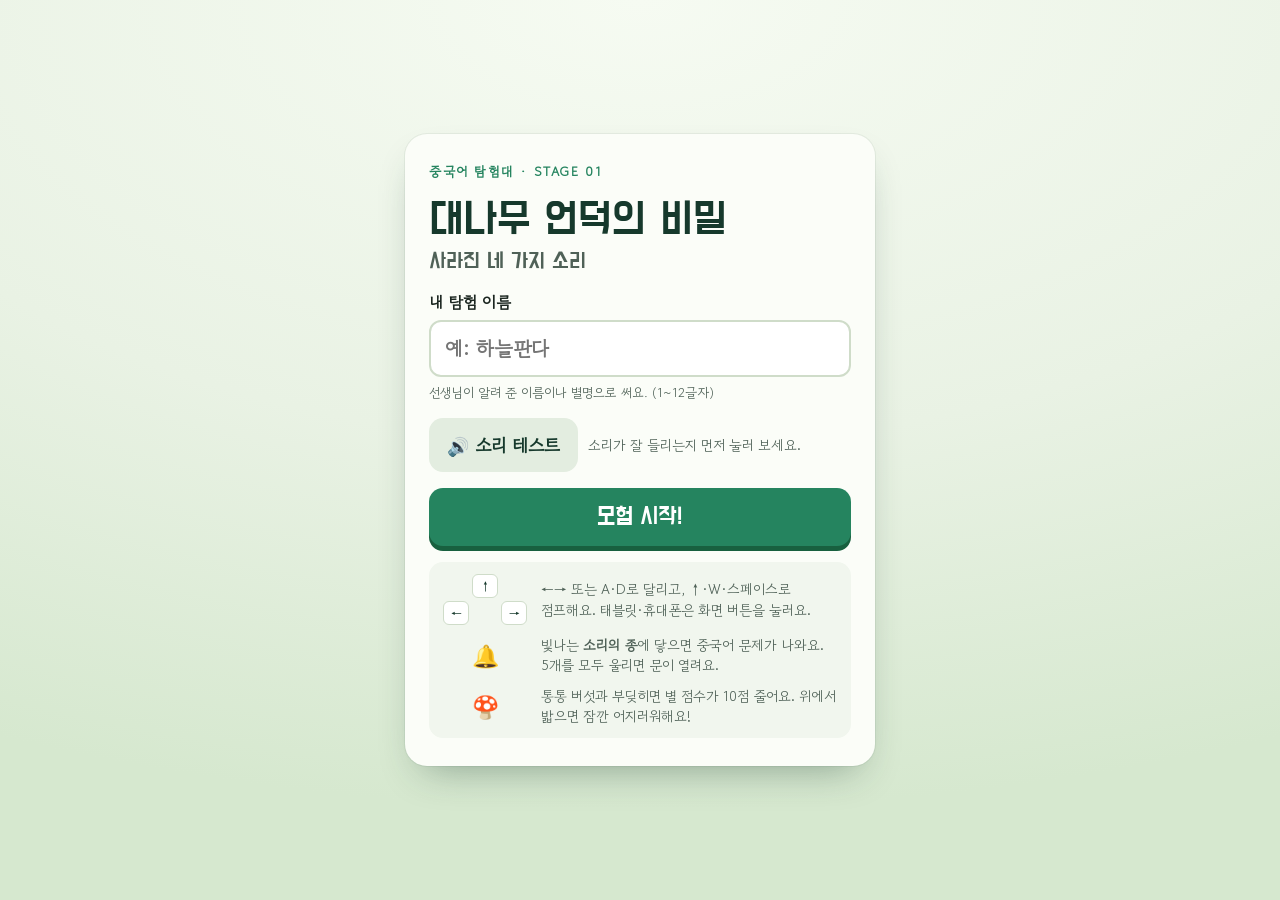
==== index.html @ c63c3b09 "Add files via upload" ====
<!doctype html>
<html lang="ko">
<head>
<meta charset="utf-8">
<meta name="viewport" content="width=device-width, initial-scale=1, viewport-fit=cover">
<meta name="theme-color" content="#16392c">
<title>대나무 언덕의 비밀</title>
<link rel="preconnect" href="https://fonts.googleapis.com">
<link rel="stylesheet" href="https://fonts.googleapis.com/css2?family=Do+Hyeon&family=Gowun+Dodum&family=Noto+Sans:wght@500;700&display=swap">
<link rel="stylesheet" href="style.css">
</head>
<body>
<div id="app">

  <!-- 시작 화면 -->
  <section id="startScreen" class="screen">
    <div class="card">
      <div class="eyebrow" id="stageLabel">중국어 탐험대 · STAGE 01</div>
      <h1 id="gameTitle">대나무 언덕의 비밀<small>사라진 네 가지 소리</small></h1>
      <div id="resumeBox" class="row" hidden>
        <button class="btn primary" id="resumeBtn" type="button">이어서 하기</button>
        <button class="btn ghost" id="newBtn" type="button">처음부터</button>
      </div>
      <div id="newBox" class="stack">
        <label class="field" for="nameInput">내 탐험 이름
          <input type="text" id="nameInput" maxlength="12" autocomplete="off" placeholder="예: 하늘판다">
          <span class="help">선생님이 알려 준 이름이나 별명으로 써요. (1~12글자)</span>
        </label>
        <div class="row">
          <button class="btn" id="testBtn" type="button">🔊 소리 테스트</button>
          <span id="testResult" class="note">소리가 잘 들리는지 먼저 눌러 보세요.</span>
        </div>
        <button class="btn primary" id="startBtn" type="button">모험 시작!</button>
      </div>
      <div class="controls-pic">
        <div class="keys"><i class="x"></i><i>↑</i><i class="x"></i><i>←</i><i class="x"></i><i>→</i></div>
        <div>←→ 또는 A·D로 달리고, ↑·W·스페이스로 점프해요. 태블릿·휴대폰은 화면 버튼을 눌러요.</div>
        <div class="ico">🔔</div><div>빛나는 <b>소리의 종</b>에 닿으면 중국어 문제가 나와요. 5개를 모두 울리면 문이 열려요.</div>
        <div class="ico">🍄</div><div>통통 버섯과 부딪히면 별 점수가 10점 줄어요. 위에서 밟으면 잠깐 어지러워해요!</div>
      </div>
    </div>
  </section>

  <!-- 이야기 -->
  <section id="storyScreen" class="screen" hidden>
    <div class="card story-panel">
      <canvas id="storyCanvas" width="440" height="300"></canvas>
      <p class="story-text" id="storyText"></p>
      <div class="dots" id="storyDots"></div>
      <div class="row center">
        <button class="btn ghost" id="skipBtn" type="button">건너뛰기</button>
        <button class="btn primary" id="nextBtn" type="button">다음</button>
      </div>
    </div>
  </section>

  <!-- 게임 -->
  <section id="play" hidden>
    <header id="hud">
      <div class="scorebox"><span class="lab">학습</span><b id="learnScore">0</b></div>
      <div class="scorebox"><span class="lab">별</span><b id="starScore">0</b></div>
      <div class="bells" id="bells" aria-label="울린 종"></div>
      <div class="items" id="items"></div>
      <div class="spacer"></div>
      <div class="who" id="who"></div>
      <button class="hud-btn" id="soundBtn" type="button" aria-label="소리 설정"><svg viewBox="0 0 24 24" fill="none" stroke="currentColor" stroke-width="2" stroke-linecap="round"><path d="M4 9h4l5-4v14l-5-4H4z"/><path d="M16 9a4 4 0 0 1 0 6M18.5 6.5a8 8 0 0 1 0 11"/></svg></button>
      <button class="hud-btn" id="helpBtn" type="button" aria-label="도움말"><svg viewBox="0 0 24 24" fill="none" stroke="currentColor" stroke-width="2" stroke-linecap="round"><circle cx="12" cy="12" r="9"/><path d="M9.5 9.5a2.5 2.5 0 1 1 3.5 2.3c-.6.3-1 .8-1 1.5V14"/><circle cx="12" cy="17" r=".6" fill="currentColor"/></svg></button>
    </header>
    <div id="stage">
      <canvas id="game" aria-label="판다 횡스크롤 게임 화면"></canvas>
      <div id="toast" role="status" aria-live="polite" hidden></div>
      <div id="pad" hidden>
        <div class="pad-move">
          <button type="button" data-key="left" aria-label="왼쪽으로"><svg viewBox="0 0 24 24"><path d="M6 12l10-8v16z" fill="currentColor"/></svg></button>
          <button type="button" data-key="right" aria-label="오른쪽으로"><svg viewBox="0 0 24 24"><path d="M18 12L8 20V4z" fill="currentColor"/></svg></button>
        </div>
        <button type="button" data-key="jump" class="jump" aria-label="점프">점프</button>
      </div>
    </div>
  </section>

  <!-- 퀴즈 -->
  <section id="quiz" hidden><div class="qbox" id="qbox" role="dialog" aria-modal="true"></div></section>

  <!-- 소리 설정 -->
  <section id="soundPanel" class="panel" hidden>
    <div class="card">
      <h2>소리 설정</h2>
      <div class="slider"><label for="volBgm">배경음악</label><input id="volBgm" type="range" min="0" max="100" value="45"><span id="volBgmV">45</span></div>
      <div class="slider"><label for="volSfx">효과음</label><input id="volSfx" type="range" min="0" max="100" value="70"><span id="volSfxV">70</span></div>
      <div class="slider"><label for="volVoice">중국어 소리</label><input id="volVoice" type="range" min="0" max="100" value="100"><span id="volVoiceV">100</span></div>
      <label class="row" for="muteAll"><input type="checkbox" id="muteAll"> 모든 소리 끄기</label>
      <p class="note" id="voiceSourceNote"></p>
      <label class="field" for="renameInput">탐험 이름 고치기
        <input type="text" id="renameInput" maxlength="12" autocomplete="off">
      </label>
      <div class="row"><button class="btn" id="renameBtn" type="button">이름 저장</button><span class="note" id="renameMsg"></span></div>
      <button class="btn primary" id="soundClose" type="button">닫기</button>
    </div>
  </section>

  <!-- 도움말 -->
  <section id="helpPanel" class="panel" hidden>
    <div class="card">
      <h2>탐험 방법</h2>
      <div class="controls-pic">
        <div class="keys"><i class="x"></i><i>↑</i><i class="x"></i><i>←</i><i class="x"></i><i>→</i></div>
        <div>←→·A·D로 달리고 ↑·W·스페이스로 점프해요.</div>
        <div class="ico">🔔</div><div>종 5개를 모두 금색으로 만들면 언덕 끝의 문이 열려요.</div>
        <div class="ico">📍</div><div>위쪽 길 막대에서 깜박이는 종이 아직 안 푼 곳이에요.</div>
        <div class="ico">🎁</div><div>구름 계단 위 대나무 상자에는 보너스 문제가 있어요. (안 풀어도 문은 열려요)</div>
      </div>
      <div class="contour-ref" id="helpContours"></div>
      <button class="btn primary" id="helpClose" type="button">계속 달리기</button>
    </div>
  </section>

  <!-- 종료 -->
  <section id="endScreen" class="screen" hidden>
    <div class="card">
      <div class="eyebrow">STAGE CLEAR!</div>
      <h1>대나무 언덕 탐험 성공!</h1>
      <div class="medal"><span>성조<br>탐험가</span></div>
      <div class="nihao"><span class="zh">你好!</span>
        <div class="grow"><div class="py big">nǐ hǎo</div><div class="note">두 글자 모두 3성이라 실제로는 <span class="py">ní hǎo</span>처럼 앞 글자가 올라가요.</div></div>
        <button class="btn" id="nihaoBtn" type="button" aria-label="你好 듣기">▶</button></div>
      <div class="scores3">
        <div><small>학습 점수</small><b id="endLearn">0</b></div>
        <div><small>별 점수</small><b id="endStar">0</b></div>
        <div class="total"><small>총점</small><b id="endTotal">0</b></div>
      </div>
      <div class="stat"><span id="endName"></span><span id="endFirst"></span></div>
      <div class="stat"><span>보너스 황금 대나무</span><span id="endBonus">-</span></div>
      <div class="locked"><b>🔒 <span id="nextName">STAGE 02 · 이름표 마을</span></b><span id="nextLine"></span></div>
      <div class="save" id="saveStatus"></div>
      <div class="row center">
        <button class="btn ghost" id="replayBtn" type="button">숲으로 돌아가 달리기</button>
      </div>
    </div>
  </section>
</div>

<script src="game-data.js"></script>
<script src="game.js"></script>
</body>
</html>
---- style.css ----
/* 중국어 탐험대 STAGE 01 · 화면 꾸미기
   Layout: HUD strip on top, the 16:9 side-scrolling stage fills the rest, touch buttons float over its bottom corners. */
:root{
  --forest:#16392c; --jade:#25845f; --leaf:#9ccc6e; --mist:#e9f2e4; --paper:#fbfdf8;
  --ink:#1b2620; --ink-soft:#4f6157; --gold:#e3ad1f; --pond:#4fa6cc; --miss:#c9564b; --line:#cfdcc9;
  --f-display:'Do Hyeon','Gowun Dodum',system-ui,sans-serif;
  --f-body:'Gowun Dodum','Apple SD Gothic Neo','Malgun Gothic',system-ui,sans-serif;
  --f-pinyin:'Noto Sans','Segoe UI','Helvetica Neue',Arial,sans-serif;
  color-scheme:light;
}
*{box-sizing:border-box}
[hidden]{display:none!important}
html,body{height:100%;margin:0}
body{word-break:keep-all;background:var(--forest);color:var(--ink);font-family:var(--f-body);font-size:16px;overflow:hidden;
  padding-left:env(safe-area-inset-left,0px);padding-right:env(safe-area-inset-right,0px)}
button{font-family:inherit;font-size:inherit;cursor:pointer;color:inherit}
button:focus-visible,input:focus-visible{outline:3px solid var(--pond);outline-offset:2px}
.py{font-family:var(--f-pinyin);font-weight:700}
.py.big{font-size:20px}
.grow{flex:1;min-width:0}
#app{position:relative;height:100%}

/* ---------- 큰 화면들 ---------- */
.screen{position:absolute;inset:0;display:flex;align-items:flex-start;justify-content:center;overflow:auto;z-index:30;
  padding-block:24px;padding-left:max(16px,env(safe-area-inset-left,0px));padding-right:max(16px,env(safe-area-inset-right,0px));
  background:radial-gradient(120% 90% at 50% 0%,#f6fbf2 0%,var(--mist) 55%,#d6e8cf 100%)}
.card{background:var(--paper);border-radius:22px;box-shadow:0 18px 40px -18px rgba(22,57,44,.45),0 0 0 1px rgba(22,57,44,.06);
  width:min(470px,100%);margin:auto 0;padding:28px 24px;display:flex;flex-direction:column;gap:16px}
.stack{display:flex;flex-direction:column;gap:16px}
.eyebrow{font-size:13px;letter-spacing:.12em;color:var(--jade);font-weight:700}
h1{font-family:var(--f-display);font-weight:400;font-size:clamp(32px,8vw,44px);line-height:1.08;color:var(--forest);margin:0;text-wrap:balance}
h1 small{display:block;font-size:.5em;color:var(--ink-soft);margin-top:6px}
h2{font-family:var(--f-display);font-weight:400;font-size:26px;color:var(--forest);margin:0}
label.field{display:flex;flex-direction:column;gap:6px;font-weight:700}
label.field .help{font-weight:400;font-size:13px;color:var(--ink-soft)}
input[type=text]{font:inherit;font-size:20px;padding:12px 14px;border-radius:12px;border:2px solid var(--line);background:#fff;color:var(--ink)}
input[type=text]:focus{border-color:var(--jade);outline:none}
.btn{border:0;border-radius:14px;padding:14px 18px;font-size:18px;font-weight:700;background:#e3ede0;color:var(--forest);min-height:48px}
.btn.primary{background:var(--jade);color:#fff;font-family:var(--f-display);font-weight:400;font-size:24px;box-shadow:0 5px 0 #18603f}
.btn.primary:active{transform:translateY(3px);box-shadow:0 2px 0 #18603f}
.btn.ghost{background:transparent;border:2px solid var(--line)}
.btn:disabled{opacity:.45;cursor:not-allowed}
.row{display:flex;gap:10px;flex-wrap:wrap;align-items:center}
.row.center{justify-content:center}
.note{font-size:14px;color:var(--ink-soft);line-height:1.5}
.badge-temp{display:inline-flex;gap:6px;align-items:center;font-size:12px;padding:4px 8px;border-radius:999px;background:#fff3cf;color:#7a5600}
.badge-ok{background:#dff2e6;color:#165c3c}
.controls-pic{display:grid;grid-template-columns:auto 1fr;gap:10px 14px;align-items:center;font-size:14px;color:var(--ink-soft);
  background:#f1f6ee;border-radius:14px;padding:12px 14px;line-height:1.45}
.controls-pic .ico{font-size:22px;text-align:center}
.keys{display:grid;grid-template-columns:repeat(3,26px);gap:3px}
.keys i{display:grid;place-items:center;width:26px;height:24px;border-radius:6px;background:#fff;border:1px solid var(--line);font-style:normal;font-size:12px;color:var(--forest)}
.keys i.x{visibility:hidden}
.story-panel{align-items:center;text-align:center}
.story-panel canvas{width:220px;height:150px}
.story-text{font-size:20px;line-height:1.55;min-height:3.2em;text-wrap:balance;margin:0}
.dots{display:flex;gap:6px}.dots b{width:8px;height:8px;border-radius:50%;background:var(--line)}.dots b.on{background:var(--jade)}

/* ---------- 게임 화면 ---------- */
#play{position:absolute;inset:0;display:flex;flex-direction:column}
#hud{display:flex;align-items:center;gap:12px;flex-wrap:wrap;background:var(--forest);color:#eaf4e4;z-index:5;
  padding-block:8px;padding-left:max(12px,env(safe-area-inset-left,0px));padding-right:max(12px,env(safe-area-inset-right,0px))}
.scorebox{display:flex;align-items:baseline;gap:6px}
.scorebox .lab{font-size:12px;opacity:.75}
.scorebox b{font-family:var(--f-display);font-weight:400;font-size:24px;color:var(--gold);font-variant-numeric:tabular-nums;min-width:44px}
.bells{display:flex;gap:3px}.bells svg{width:22px;height:22px}
.items{display:flex;gap:4px;flex-wrap:wrap}
.item{font-size:12px;padding:3px 7px;border-radius:999px;background:rgba(255,255,255,.1);color:#cfe3c7;font-family:var(--f-pinyin);font-weight:700}
.item.got{background:var(--gold);color:var(--forest)}
#hud .spacer{flex:1}
#hud .who{font-size:13px;opacity:.8}
.hud-btn{background:rgba(255,255,255,.12);border:0;border-radius:10px;width:40px;height:40px;display:grid;place-items:center;color:#fff}
.hud-btn svg{width:22px;height:22px}
#stage{position:relative;flex:1;min-height:0;display:grid;place-items:center;background:#0f2a20;overflow:hidden}
#game{display:block;touch-action:none;border-radius:6px}
#toast{position:absolute;left:50%;top:16%;transform:translateX(-50%);background:var(--paper);color:var(--forest);padding:10px 18px;border-radius:14px;
  font-weight:700;box-shadow:0 8px 20px rgba(0,0,0,.25);text-align:center;max-width:calc(100% - 32px);z-index:6;font-size:17px}
#pad{position:absolute;inset:auto 0 0 0;display:flex;justify-content:space-between;align-items:flex-end;pointer-events:none;z-index:4;
  padding-bottom:max(14px,env(safe-area-inset-bottom,0px));padding-left:max(14px,env(safe-area-inset-left,0px));padding-right:max(14px,env(safe-area-inset-right,0px))}
#pad button{pointer-events:auto;border:0;border-radius:18px;background:rgba(251,253,248,.85);color:var(--forest);box-shadow:0 4px 0 rgba(22,57,44,.4);
  width:72px;height:68px;display:grid;place-items:center;touch-action:none;user-select:none;-webkit-user-select:none;-webkit-touch-callout:none}
#pad button svg{width:30px;height:30px}
#pad button.on{background:var(--leaf);transform:translateY(2px)}
#pad .pad-move{display:flex;gap:10px}
#pad .jump{width:96px;height:80px;border-radius:50%;background:var(--gold);font-family:var(--f-display);font-size:24px;box-shadow:0 5px 0 #a87d0d}

/* ---------- 퀴즈 창 ---------- */
#quiz{position:absolute;inset:0;background:rgba(14,36,28,.55);display:flex;align-items:center;justify-content:center;z-index:20;
  padding-block:16px;padding-left:max(12px,env(safe-area-inset-left,0px));padding-right:max(12px,env(safe-area-inset-right,0px))}
.qbox{position:relative;background:var(--paper);border-radius:22px;width:min(560px,100%);max-height:100%;overflow:auto;padding:20px;display:flex;flex-direction:column;gap:14px;box-shadow:0 24px 60px rgba(0,0,0,.35)}
.qhead{display:flex;align-items:center;gap:10px}
.qhead .place{font-family:var(--f-display);font-size:22px;color:var(--forest);flex:1}
.qhead .practice{font-size:12px;background:#e3ede0;border-radius:999px;padding:3px 8px;color:var(--forest)}
.qhead .count{font-size:13px;color:var(--ink-soft)}
.qclose{width:40px;height:40px;border-radius:12px;border:0;background:#eef3ec;font-size:20px}
.qtext{font-size:20px;line-height:1.45;font-weight:700;text-wrap:balance}
.listen{display:flex;gap:8px;flex-wrap:wrap}
.listen .btn{font-size:16px;padding:10px 14px}
.listen .btn.play{background:var(--pond);color:#fff;font-size:18px}
.srcnote{font-size:12px;color:var(--ink-soft)}
.choices{display:grid;gap:10px}
.choices.c4{grid-template-columns:repeat(4,1fr)}
.choices.c3{grid-template-columns:repeat(3,1fr)}
.choices.c2{grid-template-columns:repeat(2,1fr)}
@media (max-width:520px){.choices.c4{grid-template-columns:repeat(2,1fr)}}
.opt{border:3px solid var(--line);background:#fff;border-radius:16px;padding:10px 8px;display:flex;flex-direction:column;align-items:center;gap:6px;min-height:88px;transition:transform .12s,border-color .12s}
.opt:hover:not(:disabled){transform:translateY(-2px);border-color:var(--jade)}
.opt.wrong{border-color:var(--miss);opacity:.45}
.opt.right{border-color:var(--gold);background:#fff8e1}
.opt .lbl{font-family:var(--f-display);font-size:22px;color:var(--forest)}
.opt .sub{font-size:13px;color:var(--ink-soft)}
.opt svg.contour{width:100%;max-width:110px;height:56px}
.target{display:flex;align-items:center;justify-content:center;gap:14px;background:#f1f6ee;border-radius:16px;padding:12px}
.target .py{font-size:40px;color:var(--forest)}
.target svg{width:90px;height:50px}
.tablet{background:#b9c2bb;border-radius:14px 14px 30px 30px;padding:14px;display:flex;align-items:center;justify-content:center;gap:16px;box-shadow:inset 0 -6px 0 rgba(0,0,0,.12)}
.tablet .py{font-size:38px;color:#2a3530}
.slot{width:86px;height:56px;border-radius:12px;border:3px dashed rgba(42,53,48,.55);display:grid;place-items:center;font-size:13px;color:#2a3530}
.slot.filled{border-style:solid;background:var(--leaf)}
.tube{background:linear-gradient(90deg,#7cae4f,#a9d27a 45%,#6b9d43);border:0;border-radius:14px;min-height:80px;color:var(--forest);
  display:flex;flex-direction:column;align-items:center;justify-content:center;gap:4px;font-weight:700;box-shadow:inset 0 0 0 3px rgba(22,57,44,.18)}
.tube .ring{width:70%;height:4px;border-radius:2px;background:rgba(22,57,44,.35)}
.tube.sel{outline:4px solid var(--pond);outline-offset:2px}
.tube.wrong{opacity:.4}
.tube.heard::after{content:'들었어요';font-size:11px;font-weight:400}
.panda-card{display:flex;flex-direction:column;align-items:center;gap:8px;background:#fff;border:3px solid var(--line);border-radius:16px;padding:10px 6px}
.panda-card svg{width:84px;height:80px}
.panda-card.talk svg{animation:talk .35s ease-in-out 3}
.panda-card.wrong{opacity:.45;border-color:var(--miss)}
.panda-card.right{border-color:var(--gold);background:#fff8e1}
@keyframes talk{50%{transform:translateY(-5px) rotate(-3deg)}}
.panda-card .btn{font-size:14px;padding:8px 10px;min-height:40px;width:100%}
.panda-card .btn.primary{font-size:16px}
.lock{background:#5b4a3a;color:#fff6e5;border-radius:16px;border:0;min-height:96px;display:flex;flex-direction:column;align-items:center;justify-content:center;gap:6px;box-shadow:inset 0 -6px 0 rgba(0,0,0,.25)}
.lock .py{font-size:28px}
.lock svg{width:26px;height:26px}
.lock.wrong{opacity:.4}
.lock.right{background:var(--gold);color:var(--forest)}
.seq{display:flex;gap:4px;justify-content:center;align-items:center}
.seq svg{width:34px;height:24px}
.hint{background:#fff4d6;border-radius:14px;padding:12px 14px;line-height:1.5;display:flex;gap:10px;align-items:flex-start}
.hint b{color:#7a5600}
.feedback{font-family:var(--f-display);font-size:28px;text-align:center}
.feedback:empty{display:none}
.feedback.good{color:var(--jade)}
.feedback.bad{color:var(--miss);font-size:20px;font-family:var(--f-body);font-weight:700}
.contour-ref{display:grid;grid-template-columns:repeat(4,1fr);gap:6px;text-align:center;font-size:12px}
.contour-ref svg{width:100%;height:40px}
.stars{position:absolute;inset:0;pointer-events:none;overflow:hidden;border-radius:22px}
.stars i{position:absolute;width:14px;height:14px;background:var(--gold);clip-path:polygon(50% 0,61% 38%,100% 50%,61% 62%,50% 100%,39% 62%,0 50%,39% 38%);animation:burst 1.1s ease-out forwards}
@keyframes burst{from{transform:translate(0,0) scale(.4);opacity:1}to{transform:translate(var(--dx),var(--dy)) scale(1.2) rotate(160deg);opacity:0}}
.plus{position:absolute;top:44%;left:50%;transform:translate(-50%,-50%);font-family:var(--f-display);font-size:54px;color:var(--gold);text-shadow:0 3px 0 #a87d0d;animation:rise 1.2s ease-out forwards;pointer-events:none}
@keyframes rise{from{opacity:0;transform:translate(-50%,-10%) scale(.6)}20%{opacity:1;transform:translate(-50%,-50%) scale(1.1)}to{opacity:0;transform:translate(-50%,-120%) scale(1)}}

/* ---------- 설정·도움말 ---------- */
.panel{position:absolute;inset:0;background:rgba(14,36,28,.5);display:flex;align-items:center;justify-content:center;z-index:25;
  padding-block:16px;padding-left:max(16px,env(safe-area-inset-left,0px));padding-right:max(16px,env(safe-area-inset-right,0px))}
.panel .card{max-height:100%;overflow:auto}
.slider{display:grid;grid-template-columns:90px 1fr 40px;gap:10px;align-items:center}
.slider input{width:100%;accent-color:var(--jade)}

/* ---------- 종료 화면 ---------- */
.medal{width:120px;height:120px;margin:0 auto;border-radius:50%;background:radial-gradient(circle at 35% 30%,#ffe9a3,var(--gold) 55%,#b98510);
  display:grid;place-items:center;box-shadow:0 0 0 6px #fff,0 0 0 9px var(--gold),0 12px 26px rgba(0,0,0,.25);animation:pop .6s cubic-bezier(.3,1.6,.5,1)}
.medal span{font-family:var(--f-display);color:var(--forest);font-size:20px;text-align:center;line-height:1.1}
@keyframes pop{from{transform:scale(.2)}}
.nihao{display:flex;align-items:center;gap:12px;background:#f1f6ee;border-radius:16px;padding:12px 14px}
.nihao .zh{font-size:34px;color:var(--forest)}
.scores3{display:grid;grid-template-columns:repeat(3,1fr);gap:8px}
.scores3>div{background:#f1f6ee;border-radius:14px;padding:10px;text-align:center}
.scores3 small{display:block;color:var(--ink-soft);font-size:13px}
.scores3 b{font-family:var(--f-display);font-weight:400;font-size:30px;color:var(--forest);font-variant-numeric:tabular-nums}
.scores3 .total{background:var(--forest)}.scores3 .total small{color:#cfe3c7}.scores3 .total b{color:var(--gold)}
.stat{display:flex;justify-content:space-between;align-items:center;padding:8px 2px;border-bottom:1px dashed var(--line);font-size:16px}
.locked{display:flex;flex-direction:column;gap:4px;padding:14px;border:2px dashed #b9b3a0;border-radius:16px;background:#f5f3ea;text-align:center;line-height:1.5}
.locked b{font-family:var(--f-display);font-weight:400;font-size:22px;color:var(--forest)}
.locked span{color:var(--ink-soft);font-size:14px}
.save{font-size:14px;padding:10px 12px;border-radius:12px;background:#eef3ec}

@media (prefers-reduced-motion:reduce){*{animation:none!important;transition:none!important}}
@media (max-width:600px){
  #hud{gap:8px}#hud .who,.items{display:none}
  .scorebox b{font-size:20px;min-width:34px}
  .bells svg{width:19px;height:19px}
  #pad button{width:60px;height:58px}#pad .jump{width:80px;height:70px;font-size:20px}
}
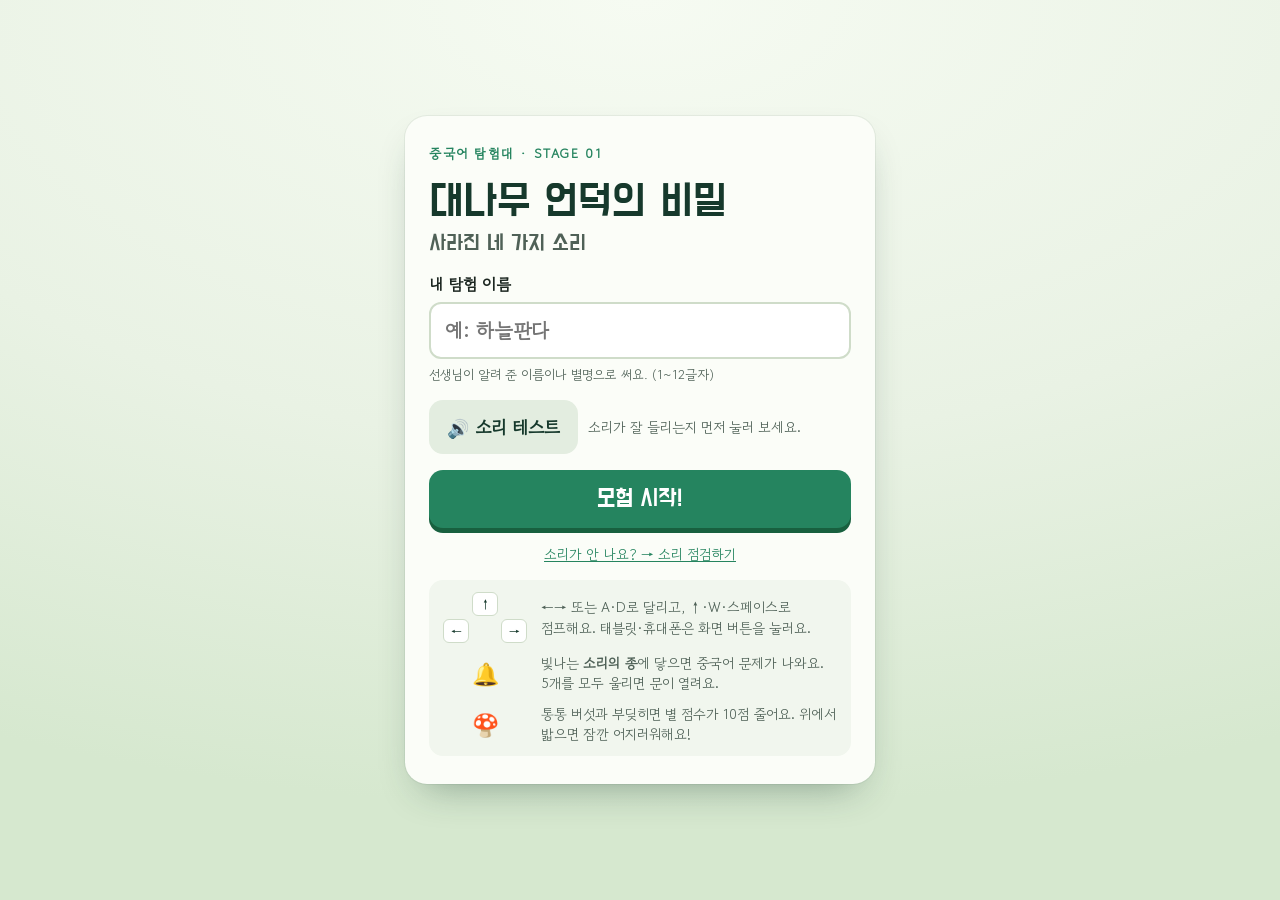
==== commit 7c152896: "Add files via upload" ====
--- a/index.html
+++ b/index.html
@@ -32,6 +32,7 @@
         </div>
         <button class="btn primary" id="startBtn" type="button">모험 시작!</button>
       </div>
+      <a class="checklink" href="sound-check.html">소리가 안 나요? → 소리 점검하기</a>
       <div class="controls-pic">
         <div class="keys"><i class="x"></i><i>↑</i><i class="x"></i><i>←</i><i class="x"></i><i>→</i></div>
         <div>←→ 또는 A·D로 달리고, ↑·W·스페이스로 점프해요. 태블릿·휴대폰은 화면 버튼을 눌러요.</div>
--- a/style.css
+++ b/style.css
@@ -97,6 +97,9 @@
 .listen{display:flex;gap:8px;flex-wrap:wrap}
 .listen .btn{font-size:16px;padding:10px 14px}
 .listen .btn.play{background:var(--pond);color:#fff;font-size:18px}
+.listen .btn.play.pulse{animation:pulse 1s ease-in-out infinite;box-shadow:0 0 0 4px rgba(79,166,204,.35)}
+@keyframes pulse{50%{transform:scale(1.06)}}
+.checklink{font-size:14px;color:var(--jade);text-align:center}
 .srcnote{font-size:12px;color:var(--ink-soft)}
 .choices{display:grid;gap:10px}
 .choices.c4{grid-template-columns:repeat(4,1fr)}
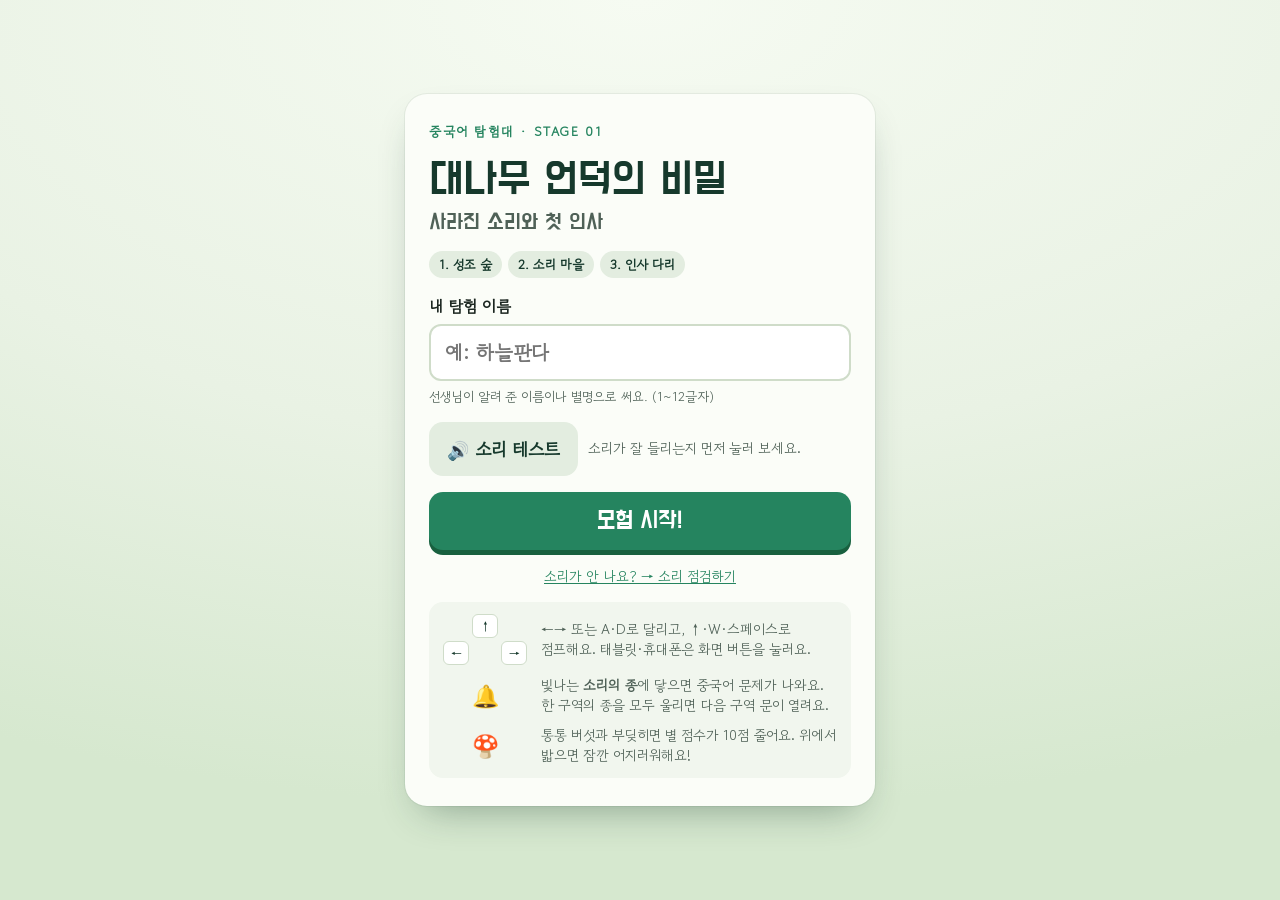
==== commit 5369f502: "Add files via upload" ====
--- a/index.html
+++ b/index.html
@@ -17,6 +17,7 @@
     <div class="card">
       <div class="eyebrow" id="stageLabel">중국어 탐험대 · STAGE 01</div>
       <h1 id="gameTitle">대나무 언덕의 비밀<small>사라진 네 가지 소리</small></h1>
+      <div class="zonelist" id="zoneList"></div>
       <div id="resumeBox" class="row" hidden>
         <button class="btn primary" id="resumeBtn" type="button">이어서 하기</button>
         <button class="btn ghost" id="newBtn" type="button">처음부터</button>
@@ -36,7 +37,7 @@
       <div class="controls-pic">
         <div class="keys"><i class="x"></i><i>↑</i><i class="x"></i><i>←</i><i class="x"></i><i>→</i></div>
         <div>←→ 또는 A·D로 달리고, ↑·W·스페이스로 점프해요. 태블릿·휴대폰은 화면 버튼을 눌러요.</div>
-        <div class="ico">🔔</div><div>빛나는 <b>소리의 종</b>에 닿으면 중국어 문제가 나와요. 5개를 모두 울리면 문이 열려요.</div>
+        <div class="ico">🔔</div><div>빛나는 <b>소리의 종</b>에 닿으면 중국어 문제가 나와요. 한 구역의 종을 모두 울리면 다음 구역 문이 열려요.</div>
         <div class="ico">🍄</div><div>통통 버섯과 부딪히면 별 점수가 10점 줄어요. 위에서 밟으면 잠깐 어지러워해요!</div>
       </div>
     </div>
@@ -60,8 +61,8 @@
     <header id="hud">
       <div class="scorebox"><span class="lab">학습</span><b id="learnScore">0</b></div>
       <div class="scorebox"><span class="lab">별</span><b id="starScore">0</b></div>
-      <div class="bells" id="bells" aria-label="울린 종"></div>
-      <div class="items" id="items"></div>
+      <div class="zonebox"><span class="lab" id="zoneName">성조 숲</span><div class="bells" id="bells" aria-label="이 구역에서 울린 종"></div></div>
+      <div class="totalbox"><span class="lab">전체</span><b id="total">0/14</b></div>
       <div class="spacer"></div>
       <div class="who" id="who"></div>
       <button class="hud-btn" id="soundBtn" type="button" aria-label="소리 설정"><svg viewBox="0 0 24 24" fill="none" stroke="currentColor" stroke-width="2" stroke-linecap="round"><path d="M4 9h4l5-4v14l-5-4H4z"/><path d="M16 9a4 4 0 0 1 0 6M18.5 6.5a8 8 0 0 1 0 11"/></svg></button>
@@ -107,9 +108,9 @@
       <div class="controls-pic">
         <div class="keys"><i class="x"></i><i>↑</i><i class="x"></i><i>←</i><i class="x"></i><i>→</i></div>
         <div>←→·A·D로 달리고 ↑·W·스페이스로 점프해요.</div>
-        <div class="ico">🔔</div><div>종 5개를 모두 금색으로 만들면 언덕 끝의 문이 열려요.</div>
+        <div class="ico">🔔</div><div>구역마다 종을 모두 금색으로 만들면 그 구역의 문이 열려요. 마지막 문에서는 선생님께 인사해요.</div>
         <div class="ico">📍</div><div>위쪽 길 막대에서 깜박이는 종이 아직 안 푼 곳이에요.</div>
-        <div class="ico">🎁</div><div>구름 계단 위 대나무 상자에는 보너스 문제가 있어요. (안 풀어도 문은 열려요)</div>
+        <div class="ico">🎁</div><div>소리 마을의 높은 발판 위 대나무 상자에는 보너스 문제가 있어요. (안 풀어도 문은 열려요)</div>
       </div>
       <div class="contour-ref" id="helpContours"></div>
       <button class="btn primary" id="helpClose" type="button">계속 달리기</button>
@@ -123,7 +124,7 @@
       <h1>대나무 언덕 탐험 성공!</h1>
       <div class="medal"><span>성조<br>탐험가</span></div>
       <div class="nihao"><span class="zh">你好!</span>
-        <div class="grow"><div class="py big">nǐ hǎo</div><div class="note">두 글자 모두 3성이라 실제로는 <span class="py">ní hǎo</span>처럼 앞 글자가 올라가요.</div></div>
+        <div class="grow"><div class="py big">nǐ hǎo</div><div class="note">표기 <span class="py">nǐ hǎo</span> (3+3) · 이어 읽기 <span class="py">ní hǎo</span> (2+3)</div></div>
         <button class="btn" id="nihaoBtn" type="button" aria-label="你好 듣기">▶</button></div>
       <div class="scores3">
         <div><small>학습 점수</small><b id="endLearn">0</b></div>
@@ -131,6 +132,7 @@
         <div class="total"><small>총점</small><b id="endTotal">0</b></div>
       </div>
       <div class="stat"><span id="endName"></span><span id="endFirst"></span></div>
+      <div class="zones3" id="endZones"></div>
       <div class="stat"><span>보너스 황금 대나무</span><span id="endBonus">-</span></div>
       <div class="locked"><b>🔒 <span id="nextName">STAGE 02 · 이름표 마을</span></b><span id="nextLine"></span></div>
       <div class="save" id="saveStatus"></div>
--- a/style.css
+++ b/style.css
@@ -187,3 +187,66 @@
   .bells svg{width:19px;height:19px}
   #pad button{width:60px;height:58px}#pad .jump{width:80px;height:70px;font-size:20px}
 }
+
+/* ---------- v3: 구역과 새 문제 유형 ---------- */
+.zonelist{display:flex;gap:6px;flex-wrap:wrap}
+.zonelist span{font-size:13px;padding:4px 10px;border-radius:999px;background:#e3ede0;color:var(--forest);font-weight:700}
+.zonebox{display:flex;align-items:center;gap:8px}
+.zonebox .lab,.totalbox .lab{font-size:12px;opacity:.8;white-space:nowrap}
+.totalbox{display:flex;align-items:baseline;gap:6px}
+.totalbox b{font-family:var(--f-display);font-weight:400;font-size:20px;color:#eaf4e4;font-variant-numeric:tabular-nums}
+.target .py.plain{font-size:28px;color:var(--ink-soft)}
+.wordpic{display:flex;flex-direction:column;align-items:center;gap:2px}
+.wordpic .emo{font-size:34px;line-height:1.1}
+.wordpic .zh{font-size:22px;color:var(--forest);font-family:'Noto Sans SC','PingFang SC','Microsoft YaHei',sans-serif}
+.wordpic.big .emo{font-size:52px}.wordpic.big .zh{font-size:30px}
+.opt.word .py{font-size:18px;color:var(--forest)}
+.codeSlots{display:flex;gap:10px;justify-content:center}
+.slotN{width:58px;height:62px;border-radius:14px;border:3px dashed var(--line);display:grid;place-items:center;font-family:var(--f-display);font-size:32px;color:var(--ink-soft);background:#fff}
+.slotN.on{border-style:solid;border-color:var(--jade);color:var(--forest);background:#eef7f0}
+.keypad{display:grid;grid-template-columns:repeat(4,1fr);gap:8px}
+.key{border:0;border-radius:16px;background:var(--forest);color:#fff;min-height:76px;display:flex;flex-direction:column;align-items:center;justify-content:center;gap:2px;box-shadow:0 4px 0 #0c2219}
+.key b{font-family:var(--f-display);font-weight:400;font-size:30px}
+.key svg{width:44px;height:26px}.key svg path{stroke:#9ccc6e}.key svg line{stroke:rgba(255,255,255,.15)}
+.key:active{transform:translateY(3px);box-shadow:0 1px 0 #0c2219}
+.sortItems{display:grid;grid-template-columns:repeat(4,1fr);gap:8px}
+.sortcard{border:3px solid var(--line);background:#fff;border-radius:16px;padding:8px 4px;display:flex;flex-direction:column;align-items:center;gap:2px}
+.sortcard .py{font-size:15px}
+.sortcard.sel{border-color:var(--pond);background:#eef7fb;transform:translateY(-3px)}
+.sortcard.done{opacity:.3;pointer-events:none}
+.baskets{display:grid;grid-template-columns:repeat(4,1fr);gap:8px}
+.basket{border:0;border-radius:14px 14px 22px 22px;background:linear-gradient(#c99b5b,#a87a42);color:#3d2a16;min-height:96px;display:flex;flex-direction:column;align-items:center;justify-content:flex-start;gap:2px;padding:8px 4px;box-shadow:inset 0 -6px 0 rgba(0,0,0,.15)}
+.basket svg{width:56px;height:30px;background:rgba(255,255,255,.7);border-radius:6px}
+.basket b{font-family:var(--f-display);font-weight:400;font-size:18px}
+.inbox{display:flex;flex-wrap:wrap;gap:2px;justify-content:center;font-size:14px}
+.inbox span{background:#fff8e1;border-radius:8px;padding:1px 4px}
+.shake{animation:shake .45s}
+@keyframes shake{20%,60%{transform:translateX(-6px)}40%,80%{transform:translateX(6px)}}
+.scene{font-size:30px;text-align:center;background:#f1f6ee;border-radius:16px;padding:12px;line-height:1.3}
+.scene.big{font-size:34px}
+.zhl{font-family:'Noto Sans SC','PingFang SC','Microsoft YaHei',sans-serif;font-weight:700}
+.textopts .topt{display:flex;flex-direction:column;gap:6px}
+.textopts .opt{min-height:80px;justify-content:center}
+.textopts .lbl{font-size:20px;font-family:var(--f-body);font-weight:700}
+.textopts .lbl.zhl{font-size:26px;font-family:'Noto Sans SC','PingFang SC','Microsoft YaHei',sans-serif}
+.mini-listen{border:0;border-radius:10px;background:#e7f2f7;color:#245e7b;font-weight:700;font-size:14px;min-height:36px}
+.buildRow{display:flex;align-items:center;justify-content:center;gap:10px}
+.bslot,.bres{width:76px;height:84px;border-radius:16px;border:3px dashed var(--line);display:grid;place-items:center;font-size:44px;color:var(--ink-soft);background:#fff;
+  font-family:'Noto Sans SC','PingFang SC','Microsoft YaHei',serif}
+.bslot.on{border-style:solid;border-color:var(--jade);color:var(--forest)}
+.bres{width:96px}.bres.on{border-style:solid;border-color:var(--gold);background:#fff8e1;color:var(--forest);animation:pop .5s cubic-bezier(.3,1.6,.5,1)}
+.plusS{font-family:var(--f-display);font-size:28px;color:var(--ink-soft)}
+.pieces{display:grid;grid-template-columns:repeat(4,1fr);gap:8px}
+.piece{border:0;border-radius:16px;background:#f3e4c9;color:#3d2a16;min-height:76px;font-size:40px;font-family:'Noto Sans SC','PingFang SC','Microsoft YaHei',serif;box-shadow:inset 0 -5px 0 rgba(0,0,0,.1)}
+.reply{display:flex;flex-direction:column;align-items:center;gap:2px;font-size:30px;padding:16px}
+.reply small{font-family:var(--f-body);font-size:14px;opacity:.9}
+.note.center{text-align:center;margin:0}
+.zones3{display:grid;grid-template-columns:repeat(auto-fit,minmax(90px,1fr));gap:8px}
+.zones3>div{background:#f1f6ee;border-radius:12px;padding:8px;text-align:center}
+.zones3 small{display:block;font-size:12px;color:var(--ink-soft)}
+.zones3 b{font-family:var(--f-display);font-weight:400;font-size:22px;color:var(--forest)}
+.checklink{font-size:14px;color:var(--jade);text-align:center}
+.listen .btn.play.pulse{animation:pulse 1s ease-in-out infinite;box-shadow:0 0 0 4px rgba(79,166,204,.35)}
+@keyframes pulse{50%{transform:scale(1.06)}}
+@media (max-width:520px){.sortItems,.baskets,.pieces,.keypad{gap:6px}.wordpic .emo{font-size:28px}.slotN{width:50px;height:56px}}
+@media (max-width:600px){.totalbox{display:none}}
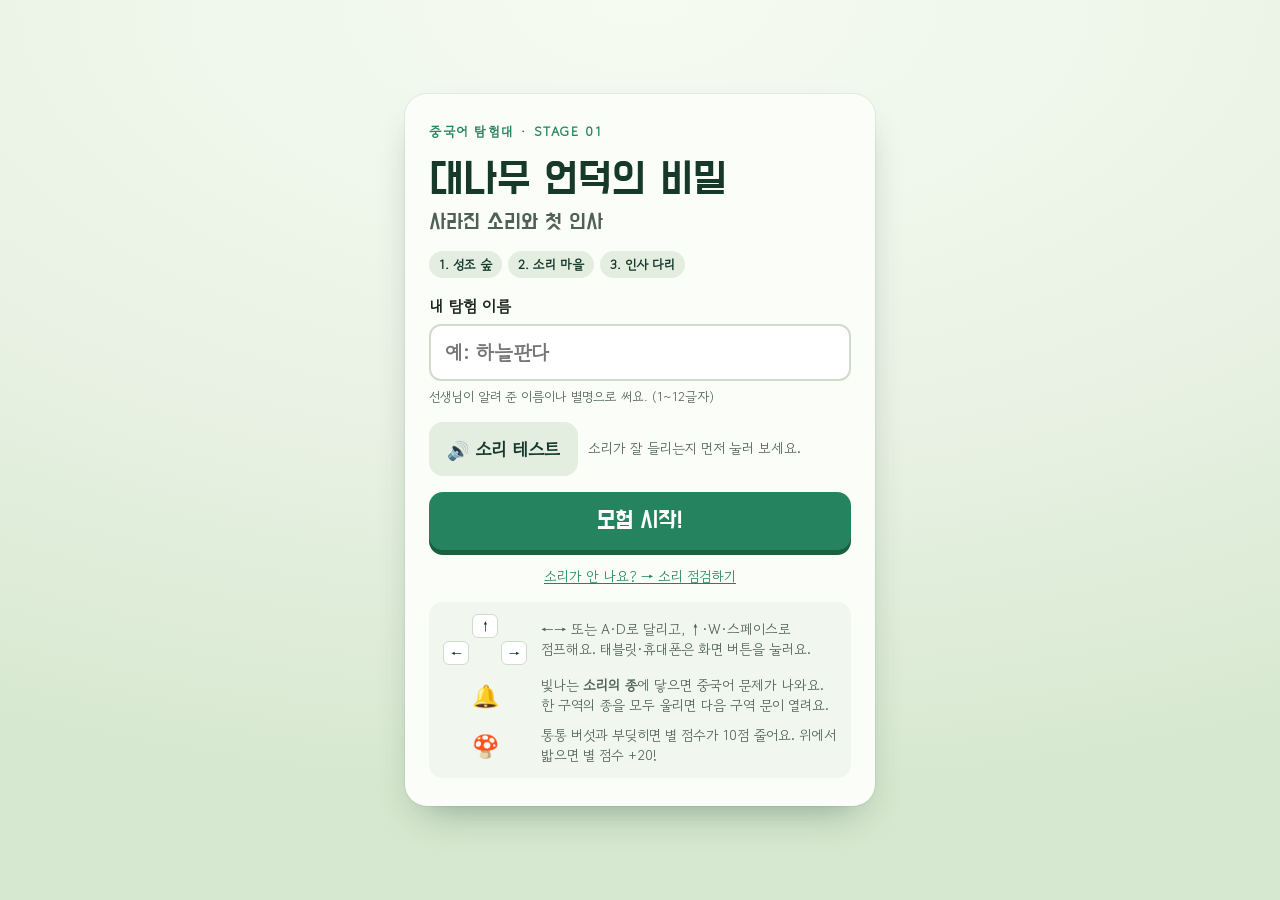
==== commit aa25b67e: "Add files via upload" ====
--- a/index.html
+++ b/index.html
@@ -38,7 +38,7 @@
         <div class="keys"><i class="x"></i><i>↑</i><i class="x"></i><i>←</i><i class="x"></i><i>→</i></div>
         <div>←→ 또는 A·D로 달리고, ↑·W·스페이스로 점프해요. 태블릿·휴대폰은 화면 버튼을 눌러요.</div>
         <div class="ico">🔔</div><div>빛나는 <b>소리의 종</b>에 닿으면 중국어 문제가 나와요. 한 구역의 종을 모두 울리면 다음 구역 문이 열려요.</div>
-        <div class="ico">🍄</div><div>통통 버섯과 부딪히면 별 점수가 10점 줄어요. 위에서 밟으면 잠깐 어지러워해요!</div>
+        <div class="ico">🍄</div><div>통통 버섯과 부딪히면 별 점수가 10점 줄어요. 위에서 밟으면 별 점수 +20!</div>
       </div>
     </div>
   </section>
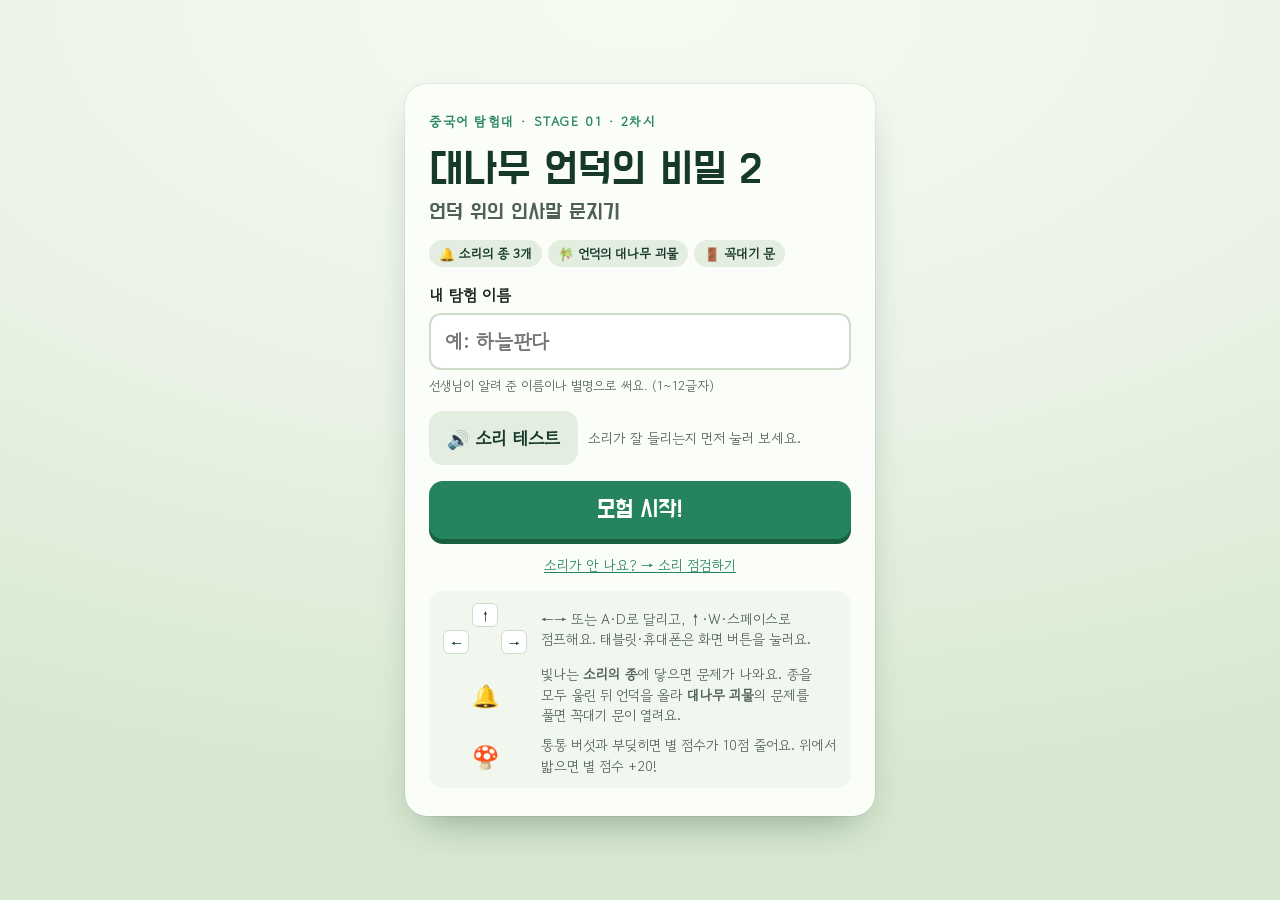
==== commit dcdcb7e1: "Add files via upload" ====
--- a/index.html
+++ b/index.html
@@ -4,7 +4,7 @@
 <meta charset="utf-8">
 <meta name="viewport" content="width=device-width, initial-scale=1, viewport-fit=cover">
 <meta name="theme-color" content="#16392c">
-<title>대나무 언덕의 비밀</title>
+<title>대나무 언덕의 비밀 2</title>
 <link rel="preconnect" href="https://fonts.googleapis.com">
 <link rel="stylesheet" href="https://fonts.googleapis.com/css2?family=Do+Hyeon&family=Gowun+Dodum&family=Noto+Sans:wght@500;700&display=swap">
 <link rel="stylesheet" href="style.css">
@@ -15,7 +15,7 @@
   <!-- 시작 화면 -->
   <section id="startScreen" class="screen">
     <div class="card">
-      <div class="eyebrow" id="stageLabel">중국어 탐험대 · STAGE 01</div>
+      <div class="eyebrow" id="stageLabel">중국어 탐험대 · STAGE 01 · 2차시</div>
       <h1 id="gameTitle">대나무 언덕의 비밀<small>사라진 네 가지 소리</small></h1>
       <div class="zonelist" id="zoneList"></div>
       <div id="resumeBox" class="row" hidden>
@@ -37,7 +37,7 @@
       <div class="controls-pic">
         <div class="keys"><i class="x"></i><i>↑</i><i class="x"></i><i>←</i><i class="x"></i><i>→</i></div>
         <div>←→ 또는 A·D로 달리고, ↑·W·스페이스로 점프해요. 태블릿·휴대폰은 화면 버튼을 눌러요.</div>
-        <div class="ico">🔔</div><div>빛나는 <b>소리의 종</b>에 닿으면 중국어 문제가 나와요. 한 구역의 종을 모두 울리면 다음 구역 문이 열려요.</div>
+        <div class="ico">🔔</div><div>빛나는 <b>소리의 종</b>에 닿으면 문제가 나와요. 종을 모두 울린 뒤 언덕을 올라 <b>대나무 괴물</b>의 문제를 풀면 꼭대기 문이 열려요.</div>
         <div class="ico">🍄</div><div>통통 버섯과 부딪히면 별 점수가 10점 줄어요. 위에서 밟으면 별 점수 +20!</div>
       </div>
     </div>
@@ -108,9 +108,9 @@
       <div class="controls-pic">
         <div class="keys"><i class="x"></i><i>↑</i><i class="x"></i><i>←</i><i class="x"></i><i>→</i></div>
         <div>←→·A·D로 달리고 ↑·W·스페이스로 점프해요.</div>
-        <div class="ico">🔔</div><div>구역마다 종을 모두 금색으로 만들면 그 구역의 문이 열려요. 마지막 문에서는 선생님께 인사해요.</div>
+        <div class="ico">🔔</div><div>종을 모두 금색으로 만들고, 언덕 중간의 대나무 괴물 문제를 풀면 꼭대기 문이 열려요.</div>
         <div class="ico">📍</div><div>위쪽 길 막대에서 깜박이는 종이 아직 안 푼 곳이에요.</div>
-        <div class="ico">🎁</div><div>소리 마을의 높은 발판 위 대나무 상자에는 보너스 문제가 있어요. (안 풀어도 문은 열려요)</div>
+        <div class="ico">🍄</div><div>통통 버섯을 위에서 밟으면 별 점수 +20! 옆에서 부딪히면 −10이에요.</div>
       </div>
       <div class="contour-ref" id="helpContours"></div>
       <button class="btn primary" id="helpClose" type="button">계속 달리기</button>
@@ -121,11 +121,11 @@
   <section id="endScreen" class="screen" hidden>
     <div class="card">
       <div class="eyebrow">STAGE CLEAR!</div>
-      <h1>대나무 언덕 탐험 성공!</h1>
-      <div class="medal"><span>성조<br>탐험가</span></div>
-      <div class="nihao"><span class="zh">你好!</span>
-        <div class="grow"><div class="py big">nǐ hǎo</div><div class="note">표기 <span class="py">nǐ hǎo</span> (3+3) · 이어 읽기 <span class="py">ní hǎo</span> (2+3)</div></div>
-        <button class="btn" id="nihaoBtn" type="button" aria-label="你好 듣기">▶</button></div>
+      <h1>오늘의 탐험 성공!</h1>
+      <div class="medal"><span>인사말<br>탐험가</span></div>
+      <div class="nihao"><span class="zh">再见!</span>
+        <div class="grow"><div class="py big">zàijiàn</div><div class="note">오늘 수업 끝! 다음 시간에 또 만나요.</div></div>
+        <button class="btn" id="nihaoBtn" type="button" aria-label="再见 듣기">▶</button></div>
       <div class="scores3">
         <div><small>학습 점수</small><b id="endLearn">0</b></div>
         <div><small>별 점수</small><b id="endStar">0</b></div>
@@ -133,7 +133,7 @@
       </div>
       <div class="stat"><span id="endName"></span><span id="endFirst"></span></div>
       <div class="zones3" id="endZones"></div>
-      <div class="stat"><span>보너스 황금 대나무</span><span id="endBonus">-</span></div>
+      <div class="stat"><span>밟은 통통 버섯</span><span id="endBonus">-</span></div>
       <div class="locked"><b>🔒 <span id="nextName">STAGE 02 · 이름표 마을</span></b><span id="nextLine"></span></div>
       <div class="save" id="saveStatus"></div>
       <div class="row center">
--- a/style.css
+++ b/style.css
@@ -250,3 +250,58 @@
 @keyframes pulse{50%{transform:scale(1.06)}}
 @media (max-width:520px){.sortItems,.baskets,.pieces,.keypad{gap:6px}.wordpic .emo{font-size:28px}.slotN{width:50px;height:56px}}
 @media (max-width:600px){.totalbox{display:none}}
+
+/* ---------- 2차시: 몸 짚기, 상황 짝짓기, 대나무 괴물 ---------- */
+.bossmini{font-size:18px;opacity:.35;filter:grayscale(1)}.bossmini.on{opacity:1;filter:none}
+.bodywrap{display:flex;justify-content:center;background:#eaf3e4;border-radius:18px;padding:10px}
+.bodysvg{width:min(240px,62vw);height:auto;touch-action:manipulation}
+.bodysvg.face{width:min(280px,72vw)}
+.bodysvg .spot{fill:rgba(79,166,204,.18);stroke:#4fa6cc;stroke-width:3;stroke-dasharray:6 5;cursor:pointer;transition:fill .15s}
+.bodysvg .spot:hover{fill:rgba(79,166,204,.38)}
+.bodysvg .spot.right{fill:rgba(227,173,31,.55);stroke:#b8860b;stroke-dasharray:none}
+.bodysvg .spot.wrong{fill:rgba(201,86,75,.3);stroke:#c9564b}
+.bodysvg .decoy{pointer-events:none}
+.bodylabel{text-align:center;font-size:18px;min-height:1.6em;font-weight:700}
+.bodylabel .zhl{font-size:24px}.bodylabel.ok{color:var(--jade)}.bodylabel.no{color:var(--miss)}
+.phrases{display:grid;grid-template-columns:repeat(3,1fr);gap:8px}
+.phrase{border:3px solid var(--line);background:#fff;border-radius:16px;padding:10px 4px;display:flex;flex-direction:column;align-items:center;gap:2px}
+.phrase .zhl{font-size:24px;color:var(--forest)}.phrase .py{font-size:14px;color:var(--ink-soft)}.phrase .spk{font-size:12px;color:#245e7b}
+.phrase.sel{border-color:var(--pond);background:#eef7fb;transform:translateY(-3px)}
+.phrase.done{opacity:.3;pointer-events:none}
+.scenecards{display:grid;grid-template-columns:repeat(3,1fr);gap:8px}
+.scenecard{border:0;border-radius:16px;background:linear-gradient(#fff9ec,#f3e4c9);min-height:120px;padding:10px 6px;display:flex;flex-direction:column;align-items:center;gap:4px;box-shadow:inset 0 -5px 0 rgba(0,0,0,.08)}
+.scenecard .emo{font-size:30px}.scenecard .lab{font-size:14px;color:#3d2a16;font-weight:700;line-height:1.3}
+.scenecard .put{min-height:30px}.scenecard .put .zhl{font-size:22px;background:#fff8e1;border:2px solid var(--gold);border-radius:10px;padding:0 8px;color:var(--forest)}
+.scenecard.done{background:linear-gradient(#fffbe8,#ffeeb0)}
+.bosstalk{display:flex;gap:12px;align-items:flex-end}
+.bosspic{flex:none;width:130px}.bossimg{width:130px;height:auto;display:block}
+.bubble{position:relative;background:#eaf3e4;border-radius:18px;padding:12px 14px;flex:1;min-width:0}
+.bubble::before{content:'';position:absolute;left:-10px;bottom:24px;border:10px solid transparent;border-right-color:#eaf3e4;border-left:0}
+.bubble b{font-family:var(--f-display);font-weight:400;font-size:20px;color:#2f5f24}
+.bubble p{margin:4px 0 0;font-size:18px;line-height:1.5;font-weight:700}
+.bossrule{background:#fff4d6;border-radius:14px;padding:10px 12px;text-align:center;line-height:1.5}
+.leaves{display:flex;gap:2px}.leaf{font-size:18px;opacity:.25;filter:grayscale(1)}.leaf.on{opacity:1;filter:none}
+.dialog{display:flex;flex-direction:column;gap:8px}
+.say{display:flex;align-items:center;gap:8px;border-radius:16px;padding:8px 12px;max-width:85%}
+.say .who{font-size:28px}.say .zhl{font-size:26px;color:var(--forest)}.say .py{font-size:14px;color:var(--ink-soft)}
+.say.left{background:#e7f2f7;align-self:flex-start}.say.right{background:#fff1d6;align-self:flex-end}
+.ox{display:grid;grid-template-columns:1fr 1fr;gap:10px}
+.oxbtn{border:0;border-radius:18px;min-height:96px;font-family:var(--f-display);font-size:52px;line-height:1;display:flex;flex-direction:column;align-items:center;justify-content:center;gap:4px;color:#fff}
+.oxbtn small{font-family:var(--f-body);font-size:14px;font-weight:700}
+.oxbtn.o{background:#2f8fbf;box-shadow:0 5px 0 #1f6a8f}.oxbtn.x{background:#d0593f;box-shadow:0 5px 0 #9c3f2c}
+.oxbtn.wrong{opacity:.4}.oxbtn.right{outline:5px solid var(--gold);outline-offset:3px}
+.fix{background:#eaf3e4;border-radius:14px;padding:10px 12px;display:flex;flex-wrap:wrap;gap:6px;align-items:center;font-weight:700}
+.fix .zhl{font-size:24px;color:var(--forest)}
+@media (max-width:520px){.phrases,.scenecards{gap:5px}.scenecard .lab{font-size:12px}.bosspic,.bossimg{width:90px}.bubble p{font-size:16px}}
+@media (max-height:520px){
+  .qbox{padding:12px 14px;gap:8px}
+  .qtext{font-size:16px}
+  .scene{font-size:22px;padding:4px}
+  .dialog{flex-direction:row;justify-content:space-between}
+  .say{max-width:none;padding:4px 10px}.say .zhl{font-size:20px}.say .who{font-size:20px}
+  .oxbtn{min-height:58px;font-size:34px}
+  .listen .btn{padding:6px 10px;min-height:38px;font-size:15px}
+  .bosspic,.bossimg{width:84px}.bubble p{font-size:15px}
+  .bodysvg{width:min(150px,40vw)}.bodysvg.face{width:min(190px,48vw)}
+  .scenecard{min-height:96px}.phrase .zhl{font-size:20px}
+}
